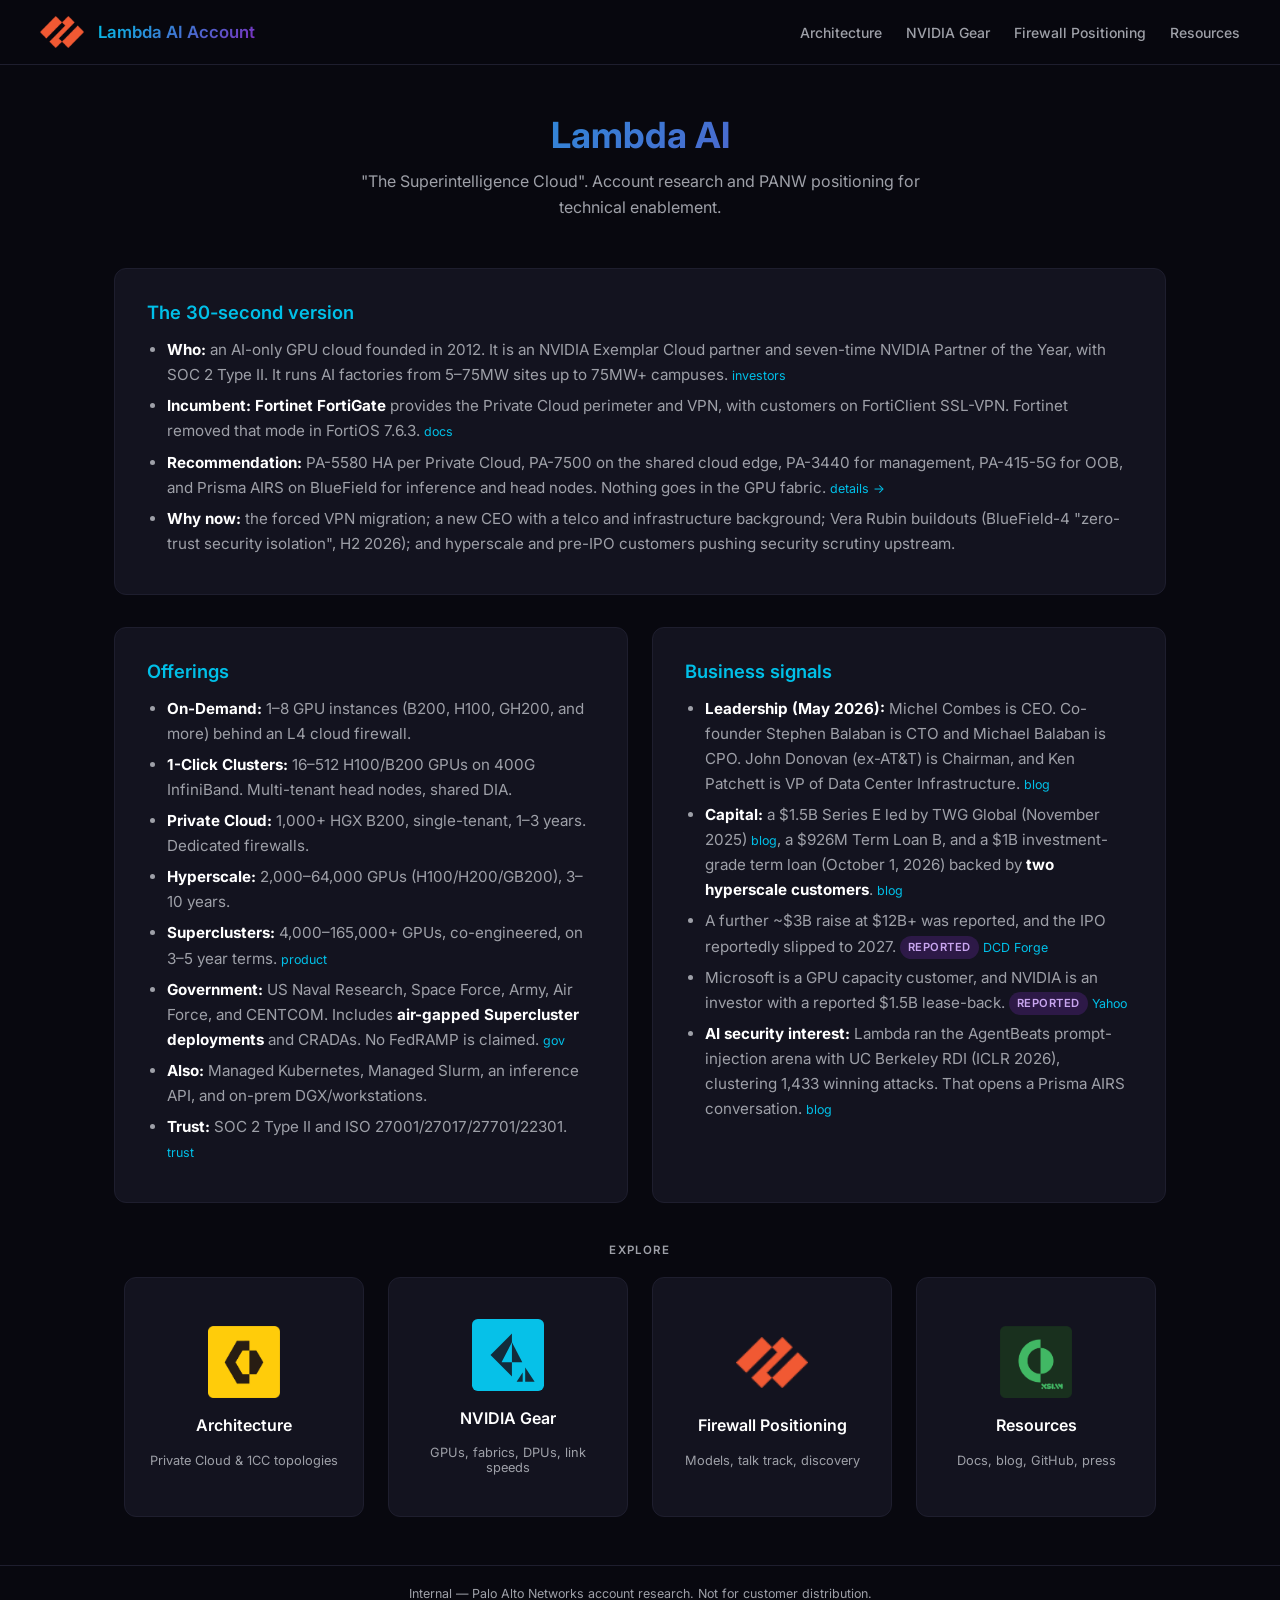
==== site/index.html @ 353a0f67 "Lambda AI account research site, corpus, and GitHub Pages deploy Static site (site/) styled from ai_" ====
<!DOCTYPE html>
<html lang="en">
<head>
  <meta charset="UTF-8" />
  <meta name="viewport" content="width=device-width, initial-scale=1.0" />
  <title>Lambda AI Account — Home</title>
  <link rel="icon" type="image/png" href="assets/images/PAN-Color.png" />
  <link rel="stylesheet" href="assets/css/styles.css?v=1" />
</head>
<body>
  <nav>
    <img src="assets/images/PAN-Color.png" alt="Palo Alto Networks" class="logo" />
    <a class="site-title" href="index.html">Lambda AI Account</a>
    <div class="nav-links">
      <a href="architecture.html">Architecture</a>
      <a href="nvidia-gear.html">NVIDIA Gear</a>
      <a href="positioning.html">Firewall Positioning</a>
      <a href="resources.html">Resources</a>
    </div>
  </nav>

  <main>
    <div class="page-header">
      <h1>Lambda AI</h1>
      <p>"The Superintelligence Cloud". Account research and PANW positioning for technical enablement.</p>
    </div>

    <div class="card" style="margin-bottom:32px;">
      <p style="font-weight:600;font-size:1.15rem;margin-bottom:14px;color:var(--cyan);">The 30-second version</p>
      <div class="prose">
        <ul>
          <li><strong>Who:</strong> an AI-only GPU cloud founded in 2012. It is an NVIDIA Exemplar Cloud partner and seven-time NVIDIA Partner of the Year, with SOC 2 Type II. It runs AI factories from 5&ndash;75MW sites up to 75MW+ campuses. <a class="src" href="https://lambda.ai/investors" target="_blank" rel="noopener">investors</a></li>
          <li><strong>Incumbent:</strong> <strong>Fortinet FortiGate</strong> provides the Private Cloud perimeter and VPN, with customers on FortiClient SSL-VPN. Fortinet removed that mode in FortiOS 7.6.3. <a class="src" href="https://docs.lambda.ai/private-cloud/accessing-private-cloud/" target="_blank" rel="noopener">docs</a></li>
          <li><strong>Recommendation:</strong> PA-5580 HA per Private Cloud, PA-7500 on the shared cloud edge, PA-3440 for management, PA-415-5G for OOB, and Prisma AIRS on BlueField for inference and head nodes. Nothing goes in the GPU fabric. <a href="positioning.html" class="src">details &rarr;</a></li>
          <li><strong>Why now:</strong> the forced VPN migration; a new CEO with a telco and infrastructure background; Vera Rubin buildouts (BlueField-4 "zero-trust security isolation", H2 2026); and hyperscale and pre-IPO customers pushing security scrutiny upstream.</li>
        </ul>
      </div>
    </div>

    <div class="two-col" style="margin-bottom:40px;">
      <div class="card">
        <h2>Offerings</h2>
        <div class="prose">
          <ul>
            <li><strong>On-Demand:</strong> 1&ndash;8 GPU instances (B200, H100, GH200, and more) behind an L4 cloud firewall.</li>
            <li><strong>1-Click Clusters:</strong> 16&ndash;512 H100/B200 GPUs on 400G InfiniBand. Multi-tenant head nodes, shared DIA.</li>
            <li><strong>Private Cloud:</strong> 1,000+ HGX B200, single-tenant, 1&ndash;3 years. Dedicated firewalls.</li>
            <li><strong>Hyperscale:</strong> 2,000&ndash;64,000 GPUs (H100/H200/GB200), 3&ndash;10 years.</li>
            <li><strong>Superclusters:</strong> 4,000&ndash;165,000+ GPUs, co-engineered, on 3&ndash;5 year terms. <a class="src" href="https://lambda.ai/superclusters" target="_blank" rel="noopener">product</a></li>
            <li><strong>Government:</strong> US Naval Research, Space Force, Army, Air Force, and CENTCOM. Includes <strong>air-gapped Supercluster deployments</strong> and CRADAs. No FedRAMP is claimed. <a class="src" href="https://lambda.ai/government" target="_blank" rel="noopener">gov</a></li>
            <li><strong>Also:</strong> Managed Kubernetes, Managed Slurm, an inference API, and on-prem DGX/workstations.</li>
            <li><strong>Trust:</strong> SOC 2 Type II and ISO 27001/27017/27701/22301. <a class="src" href="https://lambda.ai/trust" target="_blank" rel="noopener">trust</a></li>
          </ul>
        </div>
      </div>
      <div class="card">
        <h2>Business signals</h2>
        <div class="prose">
          <ul>
            <li><strong>Leadership (May 2026):</strong> Michel Combes is CEO. Co-founder Stephen Balaban is CTO and Michael Balaban is CPO. John Donovan (ex-AT&amp;T) is Chairman, and Ken Patchett is VP of Data Center Infrastructure. <a class="src" href="https://lambda.ai/blog/lambda-assembles-leadership-team-to-power-gigawatt-scale-ai-infrastructure" target="_blank" rel="noopener">blog</a></li>
            <li><strong>Capital:</strong> a $1.5B Series E led by TWG Global (November 2025) <a class="src" href="https://lambda.ai/blog/lambda-raises-over-1.5b-from-twg-global-usit-to-build-superintelligence-cloud-infrastructure" target="_blank" rel="noopener">blog</a>, a $926M Term Loan B, and a $1B investment-grade term loan (October 1, 2026) backed by <strong>two hyperscale customers</strong>. <a class="src" href="https://lambda.ai/blog/lambda-closes-1-billion-senior-secured-fixed-rate-financing" target="_blank" rel="noopener">blog</a></li>
            <li>A further ~$3B raise at $12B+ was reported, and the IPO reportedly slipped to 2027. <span class="tag tag-reported">Reported</span> <a class="src" href="https://www.datacenterdynamics.com/en/news/ai-cloud-lambda-seeks-3bn-funding-round-ahead-of-ipo-plans-report/" target="_blank" rel="noopener">DCD</a> <a class="src" href="https://forgeglobal.com/insights/lambda-upcoming-ipo-news/" target="_blank" rel="noopener">Forge</a></li>
            <li>Microsoft is a GPU capacity customer, and NVIDIA is an investor with a reported $1.5B lease-back. <span class="tag tag-reported">Reported</span> <a class="src" href="https://finance.yahoo.com/news/microsoft-nvidia-anchor-lambdas-ai-181306538.html" target="_blank" rel="noopener">Yahoo</a></li>
            <li><strong>AI security interest:</strong> Lambda ran the AgentBeats prompt-injection arena with UC Berkeley RDI (ICLR 2026), clustering 1,433 winning attacks. That opens a Prisma AIRS conversation. <a class="src" href="https://lambda.ai/blog/prompt-injection-doesnt-care-what-your-agent-does-for-a-living" target="_blank" rel="noopener">blog</a></li>
          </ul>
        </div>
      </div>
    </div>

    <p class="section-label">Explore</p>
    <div class="menu-grid">
      <a href="architecture.html" class="menu-card">
        <div class="card-icon" style="background:none;width:72px;height:72px;">
          <img src="assets/images/Strata-Hybrid-dark.png" alt="Strata" style="width:100%;height:100%;object-fit:contain;" />
        </div>
        <span class="card-label">Architecture</span>
        <span class="card-sub">Private Cloud &amp; 1CC topologies</span>
      </a>

      <a href="nvidia-gear.html" class="menu-card">
        <div class="card-icon" style="background:none;width:72px;height:72px;">
          <img src="assets/images/Prisma-AIRS-Hybrid-dark.svg" alt="Prisma AIRS" style="width:100%;height:100%;object-fit:contain;" />
        </div>
        <span class="card-label">NVIDIA Gear</span>
        <span class="card-sub">GPUs, fabrics, DPUs, link speeds</span>
      </a>

      <a href="positioning.html" class="menu-card">
        <div class="card-icon" style="background:none;width:72px;height:72px;">
          <img src="assets/images/PAN-Color.png" alt="Palo Alto Networks" style="width:100%;height:100%;object-fit:contain;" />
        </div>
        <span class="card-label">Firewall Positioning</span>
        <span class="card-sub">Models, talk track, discovery</span>
      </a>

      <a href="resources.html" class="menu-card">
        <div class="card-icon" style="background:none;width:72px;height:72px;">
          <img src="assets/images/Cortex-XSIAM-Hybrid.png" alt="Cortex XSIAM" style="width:100%;height:100%;object-fit:contain;" />
        </div>
        <span class="card-label">Resources</span>
        <span class="card-sub">Docs, blog, GitHub, press</span>
      </a>
    </div>
  </main>

  <footer>
    Internal — Palo Alto Networks account research. Not for customer distribution.
  </footer>
</body>
</html>
---- site/assets/css/styles.css ----
@import url('https://fonts.googleapis.com/css2?family=Inter:wght@300;400;500;600;700&display=swap');

*, *::before, *::after { box-sizing: border-box; margin: 0; padding: 0; }

:root {
  --bg:        #08080F;
  --surface:   #13131F;
  --border:    #1E1E2E;
  --cyan:      #00C0E8;
  --purple:    #7B2FBE;
  --gradient:  linear-gradient(135deg, #00C0E8, #7B2FBE);
  --text:      #FFFFFF;
  --muted:     #9EA0A8;
  --radius:    12px;
  --font:      'Inter', system-ui, sans-serif;
}

html { font-size: 16px; }

body {
  background: var(--bg);
  color: var(--text);
  font-family: var(--font);
  min-height: 100vh;
  display: flex;
  flex-direction: column;
}

/* ── Nav ── */
nav {
  display: flex;
  align-items: center;
  gap: 14px;
  padding: 16px 40px;
  border-bottom: 1px solid var(--border);
  background: rgba(8,8,15,0.85);
  backdrop-filter: blur(12px);
  position: sticky;
  top: 0;
  z-index: 100;
}

nav img.logo { height: 32px; object-fit: contain; }

nav .site-title {
  font-size: 1.05rem;
  font-weight: 600;
  background: var(--gradient);
  -webkit-background-clip: text;
  -webkit-text-fill-color: transparent;
  background-clip: text;
  text-decoration: none;
}

nav .nav-links { margin-left: auto; display: flex; gap: 24px; }
nav .nav-links a {
  color: var(--muted);
  text-decoration: none;
  font-size: 0.875rem;
  font-weight: 500;
  transition: color 0.2s;
}
nav .nav-links a:hover { color: var(--cyan); }

/* ── Main ── */
main {
  flex: 1;
  width: 100%;
  max-width: 1100px;
  margin: 0 auto;
  padding: 48px 24px;
}

/* ── Page header ── */
.page-header {
  text-align: center;
  margin-bottom: 48px;
}
.page-header h1 {
  font-size: 2.25rem;
  font-weight: 700;
  background: var(--gradient);
  -webkit-background-clip: text;
  -webkit-text-fill-color: transparent;
  background-clip: text;
  margin-bottom: 12px;
}
.page-header p {
  color: var(--muted);
  font-size: 1rem;
  max-width: 560px;
  margin: 0 auto;
  line-height: 1.6;
}

/* ── Card ── */
.card {
  background: var(--surface);
  border: 1px solid var(--border);
  border-radius: var(--radius);
  padding: 32px;
}

/* ── Form ── */
.form-group { margin-bottom: 20px; }
.form-group label {
  display: block;
  font-size: 0.875rem;
  font-weight: 500;
  margin-bottom: 8px;
  color: var(--muted);
}
.form-group input {
  width: 100%;
  background: var(--bg);
  border: 1px solid var(--border);
  border-radius: 8px;
  padding: 12px 16px;
  color: var(--text);
  font-family: var(--font);
  font-size: 0.95rem;
  outline: none;
  transition: border-color 0.2s;
}
.form-group input:focus { border-color: var(--cyan); }
.form-group input::placeholder { color: #4a4a5a; }

.form-note {
  font-size: 0.8rem;
  color: var(--muted);
  margin-top: 6px;
  line-height: 1.5;
}

/* ── Buttons ── */
.btn {
  display: inline-flex;
  align-items: center;
  justify-content: center;
  gap: 8px;
  padding: 12px 28px;
  border-radius: 8px;
  font-family: var(--font);
  font-size: 0.95rem;
  font-weight: 600;
  cursor: pointer;
  text-decoration: none;
  transition: opacity 0.2s, transform 0.15s;
  border: none;
}
.btn:hover { opacity: 0.88; transform: translateY(-1px); }
.btn:active { transform: translateY(0); }

.btn-primary {
  background: var(--gradient);
  color: #fff;
  width: 100%;
}

.btn-outline {
  background: transparent;
  border: 1px solid var(--cyan);
  color: var(--cyan);
}

.btn-secondary {
  background: var(--surface);
  border: 1px solid var(--border);
  color: var(--text);
}

/* ── Section label ── */
.section-label {
  font-size: 0.72rem;
  font-weight: 600;
  text-transform: uppercase;
  letter-spacing: 0.1em;
  color: var(--muted);
  margin-bottom: 20px;
  text-align: center;
}

/* ── Menu grid ── */
.menu-grid {
  display: grid;
  grid-template-columns: repeat(auto-fit, 240px);
  gap: 24px;
  justify-content: center;
}

.menu-card {
  background: var(--surface);
  border: 1px solid var(--border);
  border-radius: var(--radius);
  padding: 36px 24px;
  text-decoration: none;
  display: flex;
  flex-direction: column;
  align-items: center;
  gap: 16px;
  transition: border-color 0.2s, transform 0.2s, box-shadow 0.2s;
  aspect-ratio: 1 / 1;
  justify-content: center;
  text-align: center;
}
.menu-card:hover {
  border-color: var(--cyan);
  transform: translateY(-4px);
  box-shadow: 0 12px 32px rgba(0,192,232,0.12);
}
.menu-card .card-icon {
  width: 52px;
  height: 52px;
  border-radius: 14px;
  background: var(--gradient);
  display: flex;
  align-items: center;
  justify-content: center;
  font-size: 1.5rem;
}
.menu-card .card-label {
  font-size: 1rem;
  font-weight: 600;
  color: var(--text);
  line-height: 1.4;
}
.menu-card .card-sub {
  font-size: 0.8rem;
  color: var(--muted);
}
.menu-card--disabled {
  opacity: 0.4;
  cursor: default;
  pointer-events: none;
}

/* ── Graphic link ── */
.graphic-link {
  display: block;
  max-width: 560px;
  margin: 0 auto 28px;
  border-radius: var(--radius);
  overflow: hidden;
  border: 1px solid rgba(63,95,172,0.35);
  box-shadow: 0px 0px 18px rgba(26,19,72,0.15);
  transition: transform 0.2s, box-shadow 0.2s;
}
.graphic-link:hover {
  transform: translateY(-2px);
  box-shadow: 0 12px 32px rgba(0,192,232,0.15);
}
.graphic-link img {
  display: block;
  width: 100%;
}

/* ── Embed container ── */
.embed-wrap {
  border-radius: var(--radius);
  overflow: hidden;
  border: 1px solid var(--border);
  background: var(--surface);
  margin-bottom: 32px;
}

/* ── Slideshow ── */
.slideshow { margin-bottom: 32px; }
.slideshow-frame {
  position: relative;
  border: 1px solid rgba(63,95,172,0.35);
  box-shadow: 0px 0px 18px rgba(26,19,72,0.15);
  border-radius: 10px;
  overflow: hidden;
  background: #000;
  aspect-ratio: 1920/1080;
}
.slideshow .slide {
  display: block;
  width: 100%;
  height: 100%;
  object-fit: contain;
  cursor: pointer;
}
.slideshow .slide[hidden] { display: none; }
.slide-nav {
  position: absolute;
  top: 50%;
  transform: translateY(-50%);
  width: 44px;
  height: 44px;
  border-radius: 50%;
  border: 1px solid var(--border);
  background: rgba(10,10,18,0.7);
  color: var(--text);
  font-size: 1.6rem;
  line-height: 1;
  cursor: pointer;
  transition: border-color 0.2s, color 0.2s;
}
.slide-nav:hover { border-color: var(--cyan); color: var(--cyan); }
.slide-prev { left: 12px; }
.slide-next { right: 12px; }
.slide-dots {
  display: flex;
  justify-content: center;
  gap: 10px;
  margin-top: 14px;
}
.slide-dots button {
  width: 10px;
  height: 10px;
  padding: 0;
  border-radius: 50%;
  border: none;
  background: var(--border);
  cursor: pointer;
}
.slide-dots button[aria-current="true"] { background: var(--cyan); }

/* ── CTA row ── */
.cta-row {
  display: flex;
  gap: 16px;
  flex-wrap: wrap;
  justify-content: center;
  margin-top: 32px;
}
.cta-row .btn { min-width: 200px; }

/* ── Banner ── */
.banner {
  background: linear-gradient(135deg, rgba(0,192,232,0.12), rgba(123,47,190,0.12));
  border: 1px solid rgba(0,192,232,0.3);
  border-radius: var(--radius);
  padding: 20px 28px;
  margin-bottom: 28px;
  font-size: 0.95rem;
  line-height: 1.6;
  color: var(--text);
}
.banner strong { color: var(--cyan); }

/* ── Scoreboard ── */
.scoreboard-table {
  width: 100%;
  border-collapse: collapse;
  font-size: 0.9rem;
}
.scoreboard-table th {
  text-align: left;
  padding: 12px 16px;
  color: var(--muted);
  font-weight: 500;
  font-size: 0.8rem;
  text-transform: uppercase;
  letter-spacing: 0.06em;
  border-bottom: 1px solid var(--border);
}
.scoreboard-table td {
  padding: 14px 16px;
  border-bottom: 1px solid var(--border);
}
.scoreboard-table tr:last-child td { border-bottom: none; }
.scoreboard-table tr:hover td { background: rgba(255,255,255,0.03); }

.rank-badge {
  display: inline-flex;
  align-items: center;
  justify-content: center;
  width: 28px;
  height: 28px;
  border-radius: 50%;
  font-weight: 700;
  font-size: 0.8rem;
}
.rank-1 { background: linear-gradient(135deg,#FFD700,#FFA500); color:#000; }
.rank-2 { background: linear-gradient(135deg,#C0C0C0,#A8A8A8); color:#000; }
.rank-3 { background: linear-gradient(135deg,#CD7F32,#A0522D); color:#fff; }
.rank-other { background: var(--border); color: var(--muted); }

.score-pill {
  display: inline-block;
  padding: 3px 10px;
  border-radius: 20px;
  background: rgba(0,192,232,0.15);
  color: var(--cyan);
  font-weight: 600;
  font-size: 0.85rem;
}

.refresh-note {
  text-align: right;
  font-size: 0.75rem;
  color: var(--muted);
  margin-top: 12px;
}

/* ── Status / error ── */
.status-center {
  display: flex;
  flex-direction: column;
  align-items: center;
  justify-content: center;
  gap: 16px;
  min-height: 220px;
  color: var(--muted);
  font-size: 0.9rem;
}

.error-page {
  display: flex;
  flex-direction: column;
  align-items: center;
  justify-content: center;
  flex: 1;
  text-align: center;
  gap: 24px;
  padding: 48px 24px;
}
.error-page h1 {
  font-size: 2rem;
  font-weight: 700;
}
.error-icon {
  font-size: 3.5rem;
}

/* ── Footer ── */
footer {
  text-align: center;
  padding: 20px;
  color: var(--muted);
  font-size: 0.78rem;
  border-top: 1px solid var(--border);
}

/* ── Responsive ── */
@media (max-width: 600px) {
  nav { padding: 14px 20px; }
  main { padding: 32px 16px; }
  .page-header h1 { font-size: 1.6rem; }
  .cta-row { flex-direction: column; align-items: stretch; }
  .cta-row .btn { min-width: unset; }
}

/* ── Lambda account site additions (not in ai_sec_by_design) ── */
.stack { display: flex; flex-direction: column; gap: 24px; margin-bottom: 40px; }
.card h2 { font-size: 1.15rem; font-weight: 600; color: var(--cyan); margin-bottom: 14px; }
.card h3 { font-size: 1rem; font-weight: 600; margin: 18px 0 8px; }
.prose { color: var(--muted); line-height: 1.65; font-size: 0.95rem; }
.prose p + p { margin-top: 12px; }
.prose ul, .prose ol { padding-left: 20px; margin-top: 8px; }
.prose li { margin-bottom: 6px; }
.prose strong { color: var(--text); }
.prose a, .scoreboard-table a, .src { color: var(--cyan); text-decoration: none; }
.prose a:hover, .scoreboard-table a:hover, .src:hover { text-decoration: underline; }
.src { font-size: 0.78rem; white-space: nowrap; }
.table-wrap { overflow-x: auto; -webkit-overflow-scrolling: touch; }
.table-wrap .scoreboard-table { min-width: 760px; }
.scoreboard-table td { vertical-align: top; line-height: 1.5; color: var(--muted); }
.scoreboard-table td:first-child { color: var(--text); font-weight: 500; }
.tag {
  display: inline-block; padding: 2px 8px; border-radius: 20px;
  font-size: 0.7rem; font-weight: 600; letter-spacing: 0.04em; text-transform: uppercase;
  white-space: nowrap; vertical-align: middle;
}
.tag-confirmed { background: rgba(0,192,232,0.15); color: var(--cyan); }
.tag-reported  { background: rgba(123,47,190,0.25); color: #C9A6F0; }
.tag-inferred  { background: var(--border); color: var(--muted); }
.two-col { display: grid; grid-template-columns: repeat(auto-fit, minmax(300px, 1fr)); gap: 24px; }
.link-grid { display: grid; grid-template-columns: repeat(auto-fill, minmax(260px, 1fr)); gap: 16px; margin-bottom: 40px; }
.link-card {
  background: var(--surface); border: 1px solid var(--border); border-radius: var(--radius);
  padding: 18px 20px; text-decoration: none; display: flex; flex-direction: column; gap: 6px;
  transition: border-color 0.2s, transform 0.2s;
}
.link-card:hover { border-color: var(--cyan); transform: translateY(-2px); }
.link-card .lc-title { color: var(--text); font-weight: 600; font-size: 0.95rem; line-height: 1.35; }
.link-card .lc-desc { color: var(--muted); font-size: 0.82rem; line-height: 1.5; }
.link-card .lc-meta { color: var(--cyan); font-size: 0.72rem; margin-top: auto; padding-top: 4px; }
.diagram-wide { max-width: 100%; }
.note { font-size: 0.8rem; color: var(--muted); margin-top: 14px; line-height: 1.5; }

@media (max-width: 860px) {
  nav { flex-wrap: wrap; }
  nav .nav-links { margin-left: 0; width: 100%; flex-wrap: wrap; gap: 8px 18px; }
}
@media (max-width: 600px) {
  .card { padding: 20px; }
  .two-col { grid-template-columns: 1fr; }
}
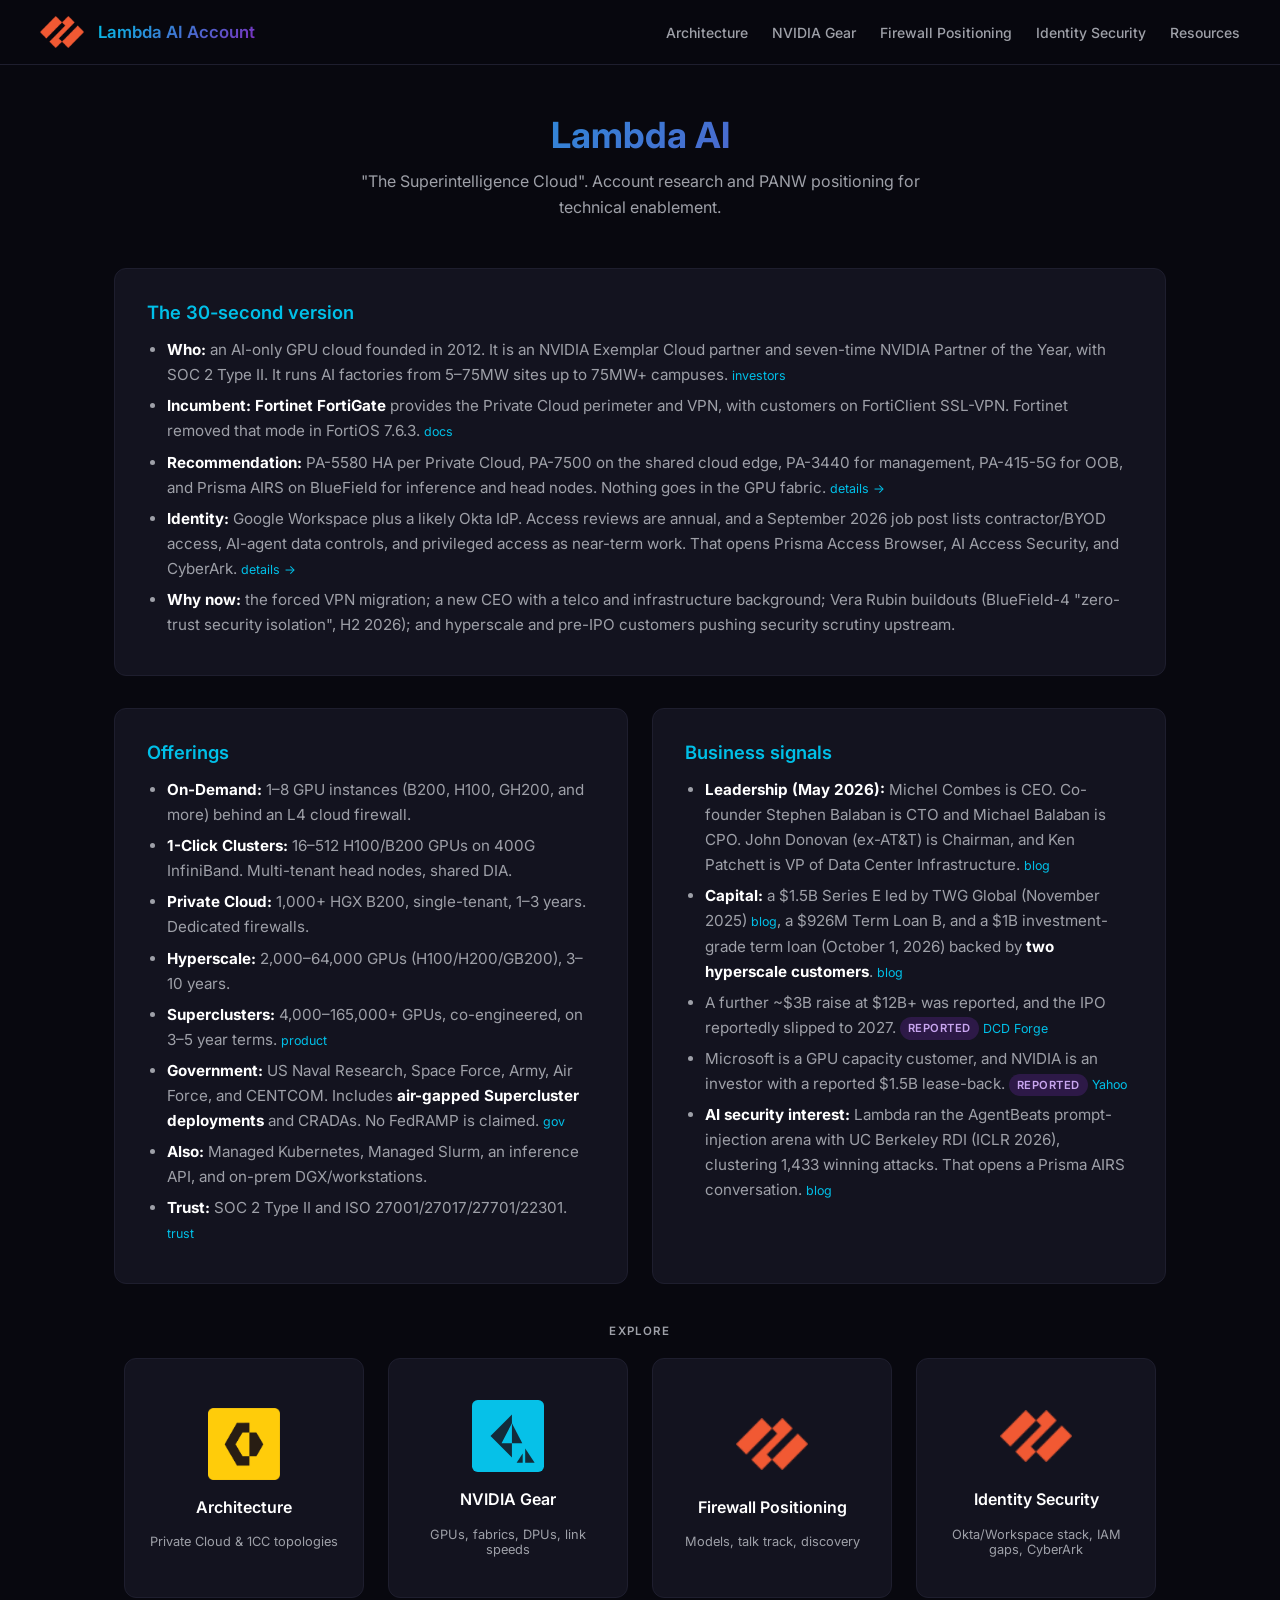
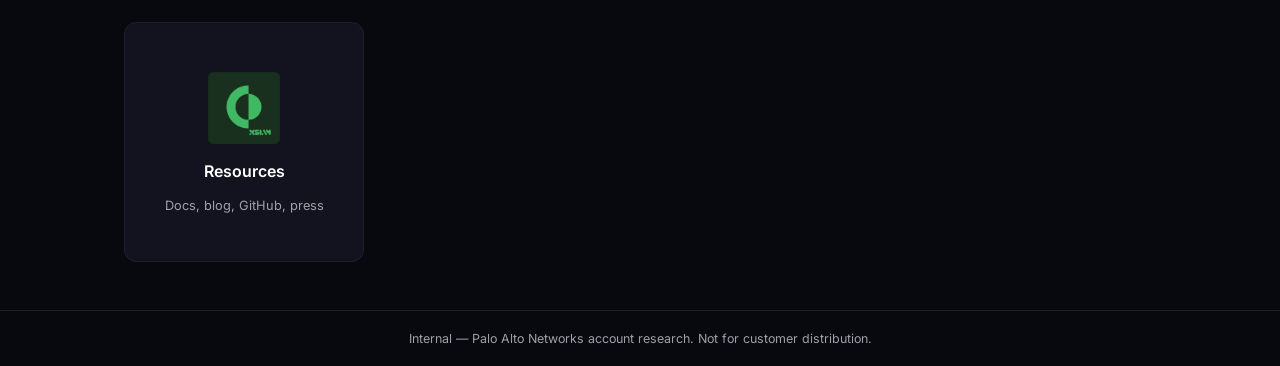
==== commit 2796ec7e: "Add Identity Security page and identity research evidence - New site/identity.html: Lambda's workfor" ====
--- a/site/index.html
+++ b/site/index.html
@@ -15,6 +15,7 @@
       <a href="architecture.html">Architecture</a>
       <a href="nvidia-gear.html">NVIDIA Gear</a>
       <a href="positioning.html">Firewall Positioning</a>
+      <a href="identity.html">Identity Security</a>
       <a href="resources.html">Resources</a>
     </div>
   </nav>
@@ -32,6 +33,7 @@
           <li><strong>Who:</strong> an AI-only GPU cloud founded in 2012. It is an NVIDIA Exemplar Cloud partner and seven-time NVIDIA Partner of the Year, with SOC 2 Type II. It runs AI factories from 5&ndash;75MW sites up to 75MW+ campuses. <a class="src" href="https://lambda.ai/investors" target="_blank" rel="noopener">investors</a></li>
           <li><strong>Incumbent:</strong> <strong>Fortinet FortiGate</strong> provides the Private Cloud perimeter and VPN, with customers on FortiClient SSL-VPN. Fortinet removed that mode in FortiOS 7.6.3. <a class="src" href="https://docs.lambda.ai/private-cloud/accessing-private-cloud/" target="_blank" rel="noopener">docs</a></li>
           <li><strong>Recommendation:</strong> PA-5580 HA per Private Cloud, PA-7500 on the shared cloud edge, PA-3440 for management, PA-415-5G for OOB, and Prisma AIRS on BlueField for inference and head nodes. Nothing goes in the GPU fabric. <a href="positioning.html" class="src">details &rarr;</a></li>
+          <li><strong>Identity:</strong> Google Workspace plus a likely Okta IdP. Access reviews are annual, and a September 2026 job post lists contractor/BYOD access, AI-agent data controls, and privileged access as near-term work. That opens Prisma Access Browser, AI Access Security, and CyberArk. <a href="identity.html" class="src">details &rarr;</a></li>
           <li><strong>Why now:</strong> the forced VPN migration; a new CEO with a telco and infrastructure background; Vera Rubin buildouts (BlueField-4 "zero-trust security isolation", H2 2026); and hyperscale and pre-IPO customers pushing security scrutiny upstream.</li>
         </ul>
       </div>
@@ -93,6 +95,14 @@
         <span class="card-sub">Models, talk track, discovery</span>
       </a>
 
+      <a href="identity.html" class="menu-card">
+        <div class="card-icon" style="background:none;width:72px;height:72px;">
+          <img src="assets/images/PAN-Color.png" alt="Palo Alto Networks" style="width:100%;height:100%;object-fit:contain;" />
+        </div>
+        <span class="card-label">Identity Security</span>
+        <span class="card-sub">Okta/Workspace stack, IAM gaps, CyberArk</span>
+      </a>
+
       <a href="resources.html" class="menu-card">
         <div class="card-icon" style="background:none;width:72px;height:72px;">
           <img src="assets/images/Cortex-XSIAM-Hybrid.png" alt="Cortex XSIAM" style="width:100%;height:100%;object-fit:contain;" />
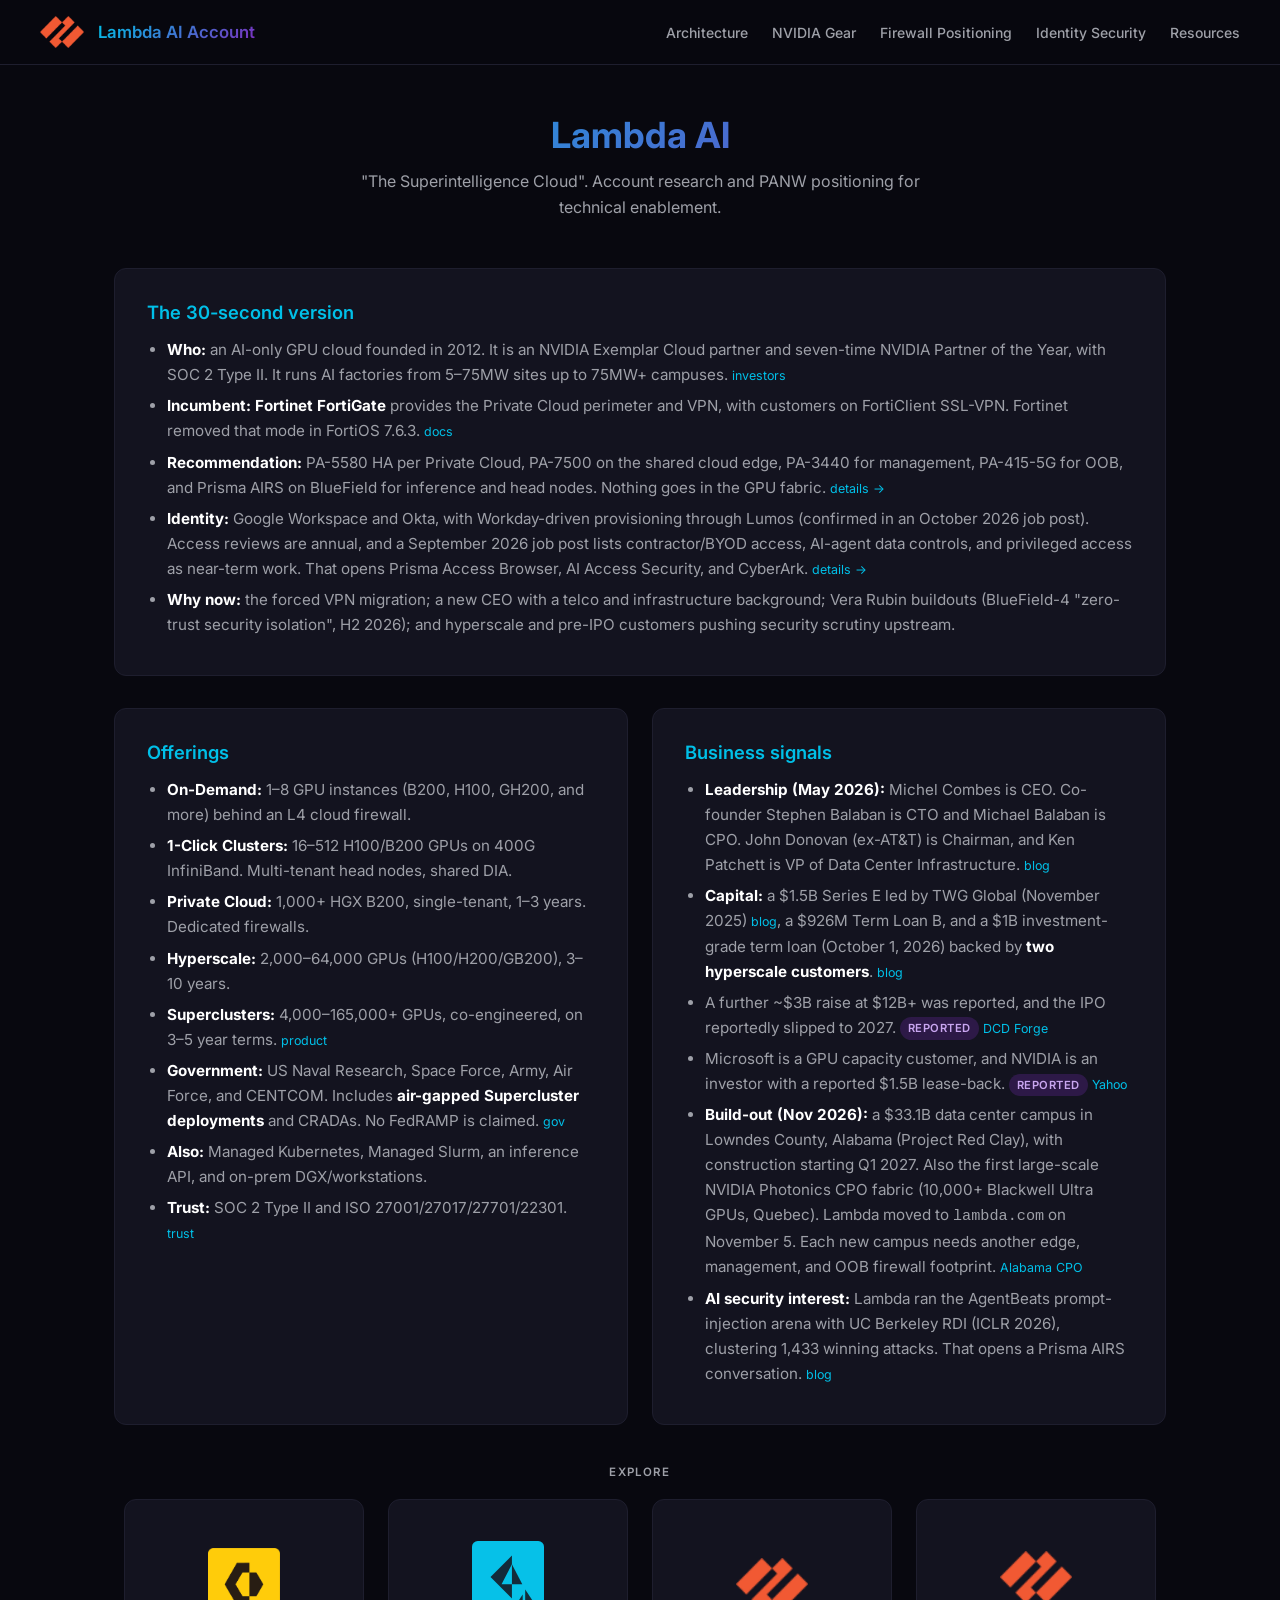
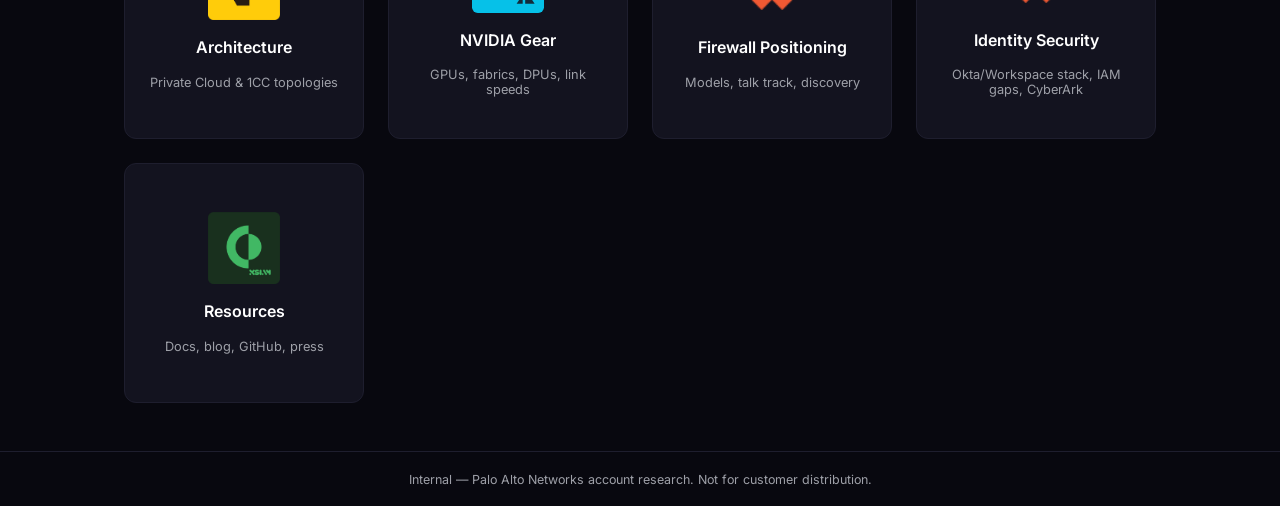
==== commit b7573447: "Refresh Lambda research (Nov 16, 2026) - Identity: Okta confirmed as workforce IdP (Workday -> Okta " ====
--- a/site/index.html
+++ b/site/index.html
@@ -33,7 +33,7 @@
           <li><strong>Who:</strong> an AI-only GPU cloud founded in 2012. It is an NVIDIA Exemplar Cloud partner and seven-time NVIDIA Partner of the Year, with SOC 2 Type II. It runs AI factories from 5&ndash;75MW sites up to 75MW+ campuses. <a class="src" href="https://lambda.ai/investors" target="_blank" rel="noopener">investors</a></li>
           <li><strong>Incumbent:</strong> <strong>Fortinet FortiGate</strong> provides the Private Cloud perimeter and VPN, with customers on FortiClient SSL-VPN. Fortinet removed that mode in FortiOS 7.6.3. <a class="src" href="https://docs.lambda.ai/private-cloud/accessing-private-cloud/" target="_blank" rel="noopener">docs</a></li>
           <li><strong>Recommendation:</strong> PA-5580 HA per Private Cloud, PA-7500 on the shared cloud edge, PA-3440 for management, PA-415-5G for OOB, and Prisma AIRS on BlueField for inference and head nodes. Nothing goes in the GPU fabric. <a href="positioning.html" class="src">details &rarr;</a></li>
-          <li><strong>Identity:</strong> Google Workspace plus a likely Okta IdP. Access reviews are annual, and a September 2026 job post lists contractor/BYOD access, AI-agent data controls, and privileged access as near-term work. That opens Prisma Access Browser, AI Access Security, and CyberArk. <a href="identity.html" class="src">details &rarr;</a></li>
+          <li><strong>Identity:</strong> Google Workspace and Okta, with Workday-driven provisioning through Lumos (confirmed in an October 2026 job post). Access reviews are annual, and a September 2026 job post lists contractor/BYOD access, AI-agent data controls, and privileged access as near-term work. That opens Prisma Access Browser, AI Access Security, and CyberArk. <a href="identity.html" class="src">details &rarr;</a></li>
           <li><strong>Why now:</strong> the forced VPN migration; a new CEO with a telco and infrastructure background; Vera Rubin buildouts (BlueField-4 "zero-trust security isolation", H2 2026); and hyperscale and pre-IPO customers pushing security scrutiny upstream.</li>
         </ul>
       </div>
@@ -63,6 +63,7 @@
             <li><strong>Capital:</strong> a $1.5B Series E led by TWG Global (November 2025) <a class="src" href="https://lambda.ai/blog/lambda-raises-over-1.5b-from-twg-global-usit-to-build-superintelligence-cloud-infrastructure" target="_blank" rel="noopener">blog</a>, a $926M Term Loan B, and a $1B investment-grade term loan (October 1, 2026) backed by <strong>two hyperscale customers</strong>. <a class="src" href="https://lambda.ai/blog/lambda-closes-1-billion-senior-secured-fixed-rate-financing" target="_blank" rel="noopener">blog</a></li>
             <li>A further ~$3B raise at $12B+ was reported, and the IPO reportedly slipped to 2027. <span class="tag tag-reported">Reported</span> <a class="src" href="https://www.datacenterdynamics.com/en/news/ai-cloud-lambda-seeks-3bn-funding-round-ahead-of-ipo-plans-report/" target="_blank" rel="noopener">DCD</a> <a class="src" href="https://forgeglobal.com/insights/lambda-upcoming-ipo-news/" target="_blank" rel="noopener">Forge</a></li>
             <li>Microsoft is a GPU capacity customer, and NVIDIA is an investor with a reported $1.5B lease-back. <span class="tag tag-reported">Reported</span> <a class="src" href="https://finance.yahoo.com/news/microsoft-nvidia-anchor-lambdas-ai-181306538.html" target="_blank" rel="noopener">Yahoo</a></li>
+            <li><strong>Build-out (Nov 2026):</strong> a $33.1B data center campus in Lowndes County, Alabama (Project Red Clay), with construction starting Q1 2027. Also the first large-scale NVIDIA Photonics CPO fabric (10,000+ Blackwell Ultra GPUs, Quebec). Lambda moved to <code>lambda.com</code> on November 5. Each new campus needs another edge, management, and OOB firewall footprint. <a class="src" href="https://lambda.com/blog/lambda-to-invest-33-billion-in-alabama-with-new-data-center" target="_blank" rel="noopener">Alabama</a> <a class="src" href="https://lambda.com/blog/worlds-first-large-scale-deployment-of-nvidia-photonics-switches-with-cpo" target="_blank" rel="noopener">CPO</a></li>
             <li><strong>AI security interest:</strong> Lambda ran the AgentBeats prompt-injection arena with UC Berkeley RDI (ICLR 2026), clustering 1,433 winning attacks. That opens a Prisma AIRS conversation. <a class="src" href="https://lambda.ai/blog/prompt-injection-doesnt-care-what-your-agent-does-for-a-living" target="_blank" rel="noopener">blog</a></li>
           </ul>
         </div>
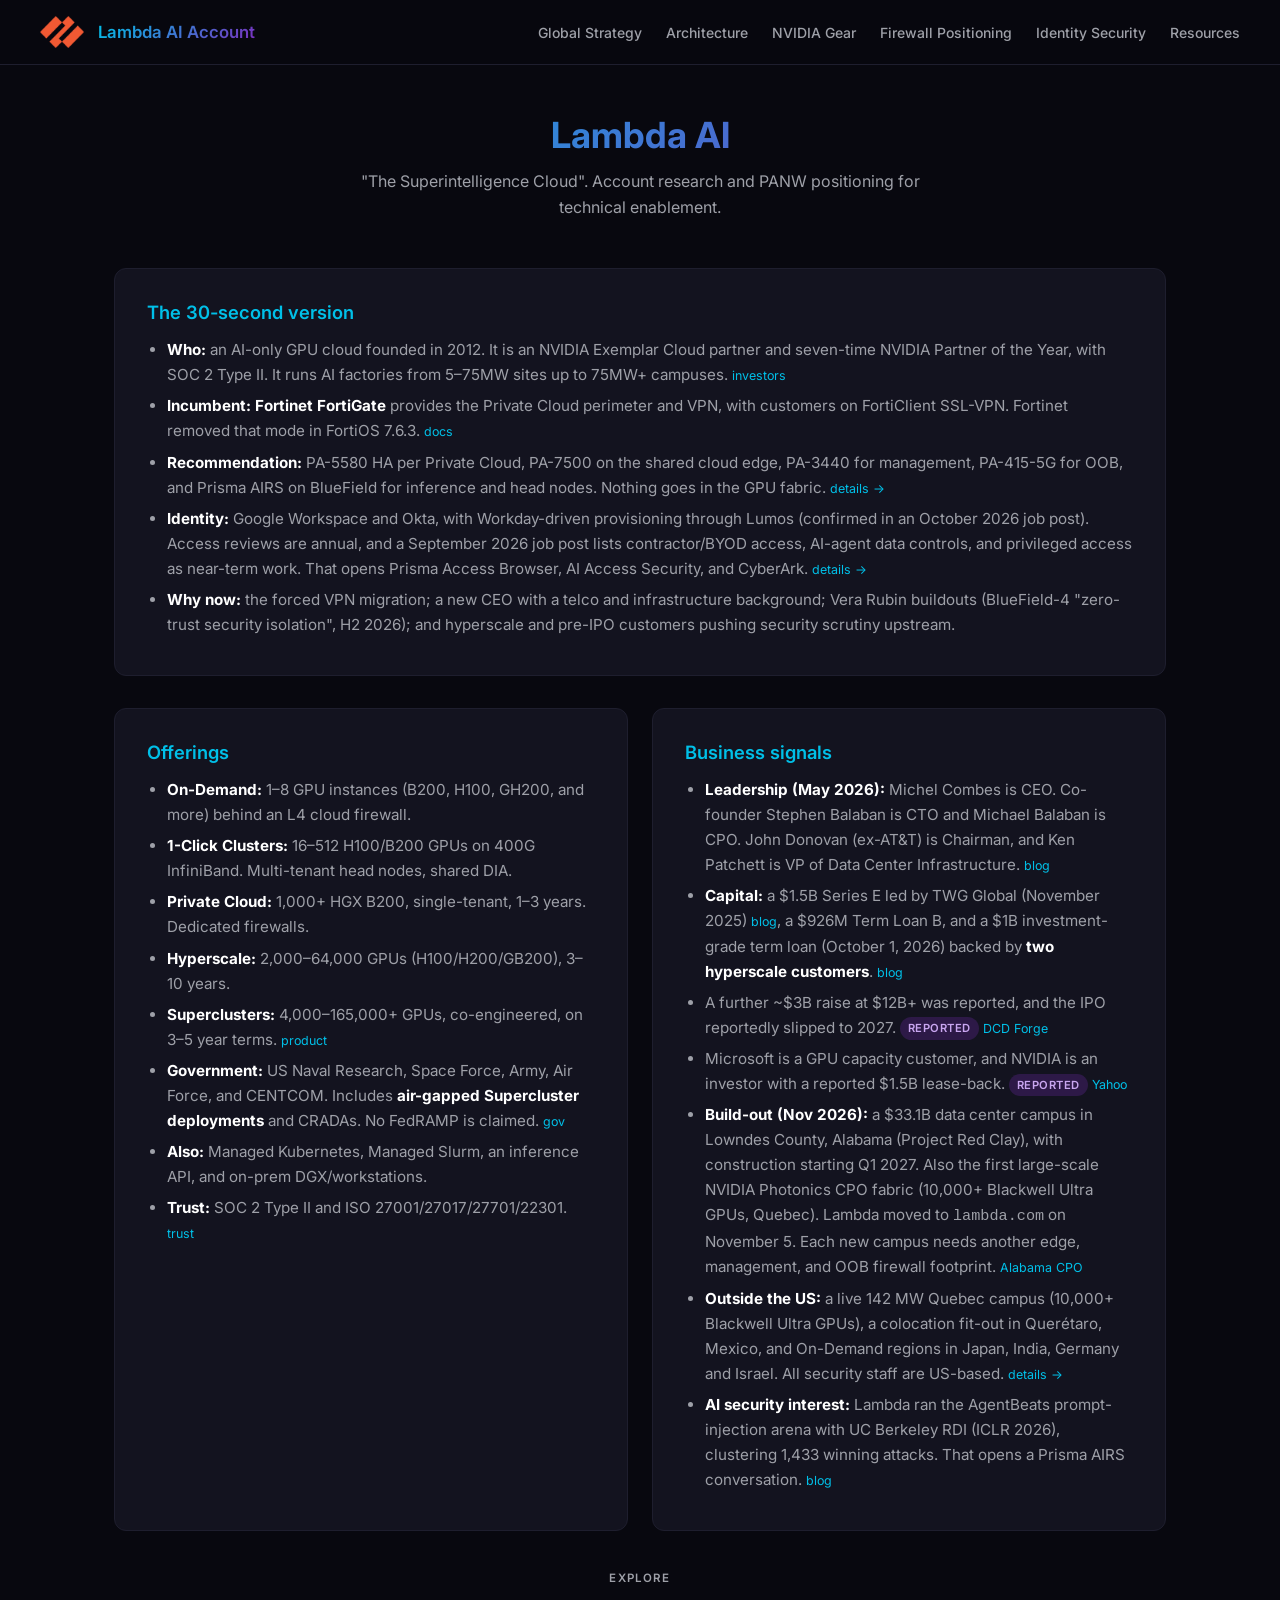
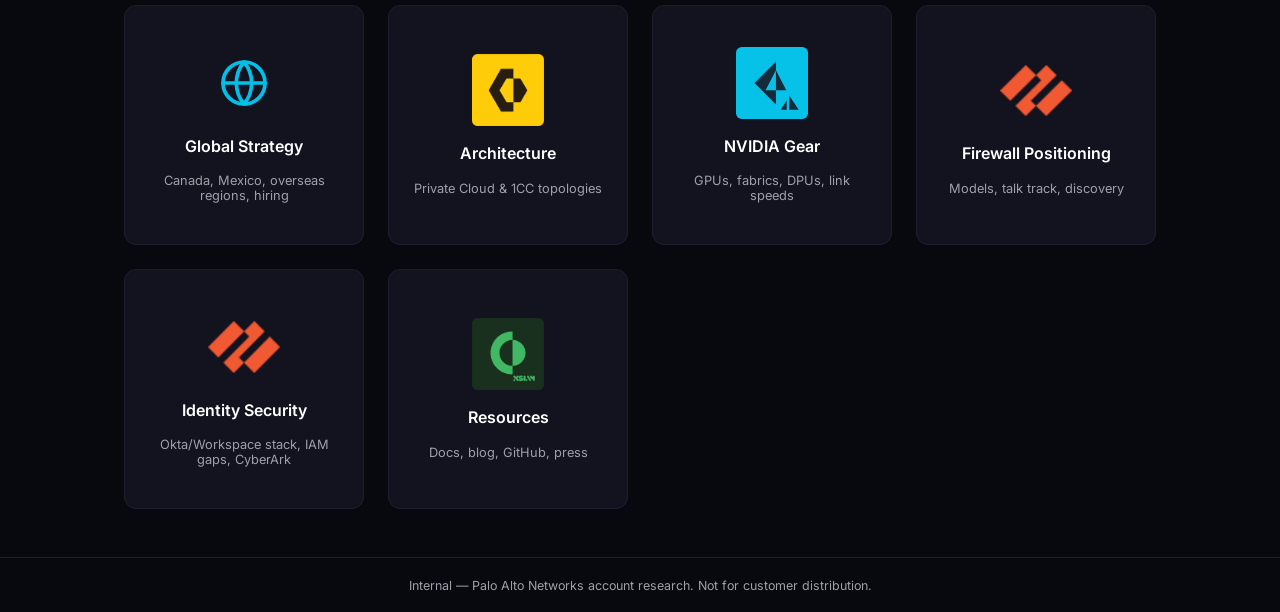
==== commit 2f632d53: "Add Global Strategy page New site/global-strategy.html modeled on the Nebius US Strategy page: non-U" ====
--- a/site/index.html
+++ b/site/index.html
@@ -5,13 +5,14 @@
   <meta name="viewport" content="width=device-width, initial-scale=1.0" />
   <title>Lambda AI Account — Home</title>
   <link rel="icon" type="image/png" href="assets/images/PAN-Color.png" />
-  <link rel="stylesheet" href="assets/css/styles.css?v=1" />
+  <link rel="stylesheet" href="assets/css/styles.css?v=2" />
 </head>
 <body>
   <nav>
     <img src="assets/images/PAN-Color.png" alt="Palo Alto Networks" class="logo" />
     <a class="site-title" href="index.html">Lambda AI Account</a>
     <div class="nav-links">
+      <a href="global-strategy.html">Global Strategy</a>
       <a href="architecture.html">Architecture</a>
       <a href="nvidia-gear.html">NVIDIA Gear</a>
       <a href="positioning.html">Firewall Positioning</a>
@@ -64,6 +65,7 @@
             <li>A further ~$3B raise at $12B+ was reported, and the IPO reportedly slipped to 2027. <span class="tag tag-reported">Reported</span> <a class="src" href="https://www.datacenterdynamics.com/en/news/ai-cloud-lambda-seeks-3bn-funding-round-ahead-of-ipo-plans-report/" target="_blank" rel="noopener">DCD</a> <a class="src" href="https://forgeglobal.com/insights/lambda-upcoming-ipo-news/" target="_blank" rel="noopener">Forge</a></li>
             <li>Microsoft is a GPU capacity customer, and NVIDIA is an investor with a reported $1.5B lease-back. <span class="tag tag-reported">Reported</span> <a class="src" href="https://finance.yahoo.com/news/microsoft-nvidia-anchor-lambdas-ai-181306538.html" target="_blank" rel="noopener">Yahoo</a></li>
             <li><strong>Build-out (Nov 2026):</strong> a $33.1B data center campus in Lowndes County, Alabama (Project Red Clay), with construction starting Q1 2027. Also the first large-scale NVIDIA Photonics CPO fabric (10,000+ Blackwell Ultra GPUs, Quebec). Lambda moved to <code>lambda.com</code> on November 5. Each new campus needs another edge, management, and OOB firewall footprint. <a class="src" href="https://lambda.com/blog/lambda-to-invest-33-billion-in-alabama-with-new-data-center" target="_blank" rel="noopener">Alabama</a> <a class="src" href="https://lambda.com/blog/worlds-first-large-scale-deployment-of-nvidia-photonics-switches-with-cpo" target="_blank" rel="noopener">CPO</a></li>
+            <li><strong>Outside the US:</strong> a live 142 MW Quebec campus (10,000+ Blackwell Ultra GPUs), a colocation fit-out in Querétaro, Mexico, and On-Demand regions in Japan, India, Germany and Israel. All security staff are US-based. <a href="global-strategy.html" class="src">details &rarr;</a></li>
             <li><strong>AI security interest:</strong> Lambda ran the AgentBeats prompt-injection arena with UC Berkeley RDI (ICLR 2026), clustering 1,433 winning attacks. That opens a Prisma AIRS conversation. <a class="src" href="https://lambda.ai/blog/prompt-injection-doesnt-care-what-your-agent-does-for-a-living" target="_blank" rel="noopener">blog</a></li>
           </ul>
         </div>
@@ -72,6 +74,14 @@
 
     <p class="section-label">Explore</p>
     <div class="menu-grid">
+      <a href="global-strategy.html" class="menu-card">
+        <div class="card-icon" style="background:none;width:72px;height:72px;">
+          <svg viewBox="0 0 24 24" width="56" height="56" fill="none" stroke="var(--cyan)" stroke-width="1.6" stroke-linecap="round" stroke-linejoin="round" aria-hidden="true"><circle cx="12" cy="12" r="9"/><path d="M3 12h18"/><path d="M12 3a14 14 0 0 1 0 18a14 14 0 0 1 0-18z"/></svg>
+        </div>
+        <span class="card-label">Global Strategy</span>
+        <span class="card-sub">Canada, Mexico, overseas regions, hiring</span>
+      </a>
+
       <a href="architecture.html" class="menu-card">
         <div class="card-icon" style="background:none;width:72px;height:72px;">
           <img src="assets/images/Strata-Hybrid-dark.png" alt="Strata" style="width:100%;height:100%;object-fit:contain;" />
--- a/site/assets/css/styles.css
+++ b/site/assets/css/styles.css
@@ -488,4 +488,15 @@
 @media (max-width: 600px) {
   .card { padding: 20px; }
   .two-col { grid-template-columns: 1fr; }
-}
+  .timeline li { grid-template-columns: 1fr; gap: 2px; }
+}
+
+/* Global Strategy page: stat tiles and timeline (from ~/nebius) */
+.stat-row { display: grid; grid-template-columns: repeat(auto-fit, minmax(170px, 1fr)); gap: 16px; margin-bottom: 32px; }
+.stat { background: var(--surface); border: 1px solid var(--border); border-radius: var(--radius); padding: 18px 20px; }
+.stat .num { font-size: 1.9rem; font-weight: 700; color: var(--cyan); line-height: 1.1; }
+.stat .lbl { color: var(--muted); font-size: 0.82rem; margin-top: 6px; line-height: 1.4; }
+.timeline { list-style: none; padding-left: 0 !important; }
+.timeline li { display: grid; grid-template-columns: 96px 1fr; gap: 12px; padding: 8px 0; border-bottom: 1px solid var(--border); margin: 0 !important; }
+.timeline li:last-child { border-bottom: none; }
+.timeline .when { color: var(--cyan); font-weight: 600; font-size: 0.82rem; }
